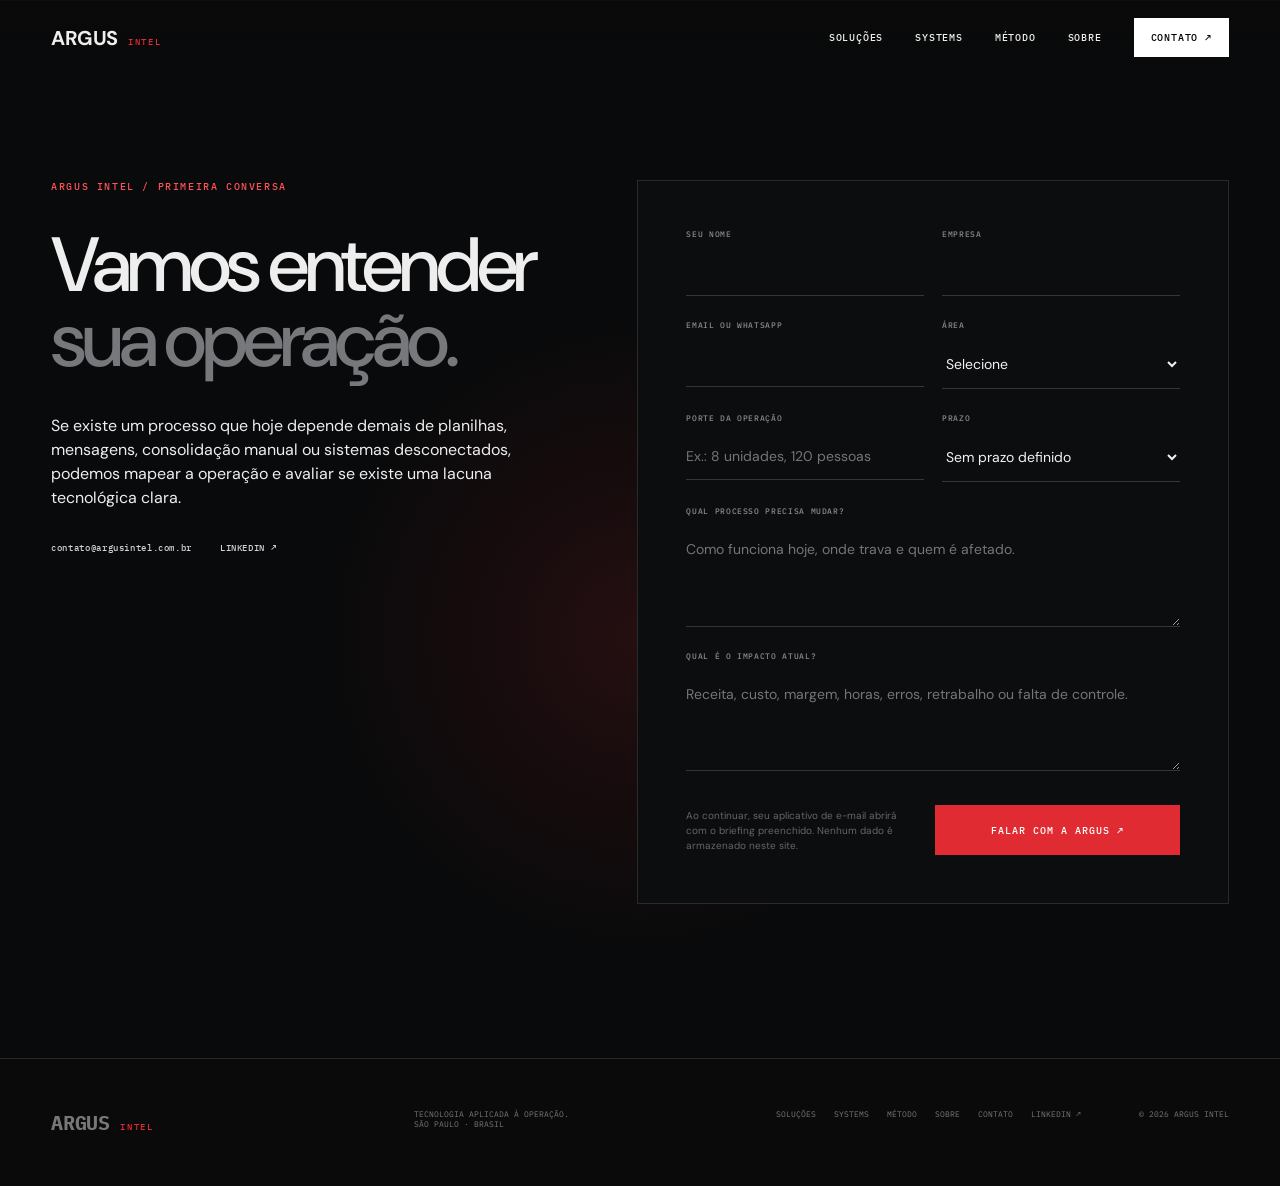
==== contato/index.html @ 9f12216f "Reposition site under ARGUS INTEL brand" ====
<!doctype html>
<html lang="pt-BR">
<head>
  <meta charset="utf-8"><meta name="viewport" content="width=device-width,initial-scale=1">
  <title>Contato | Mapear uma Operação com a ARGUS INTEL</title>
  <meta name="description" content="Fale com a ARGUS INTEL para mapear processos manuais, sistemas desconectados e lacunas que afetam controle, margem ou velocidade.">
  <meta name="robots" content="index,follow"><meta name="theme-color" content="#0a0a0b"><link rel="canonical" href="https://argusintel.com.br/contato/">
  <meta property="og:type" content="website"><meta property="og:locale" content="pt_BR"><meta property="og:site_name" content="ARGUS INTEL"><meta property="og:title" content="Contato | ARGUS INTEL"><meta property="og:description" content="Vamos entender sua operação e avaliar se existe uma lacuna tecnológica clara."><meta property="og:url" content="https://argusintel.com.br/contato/">
  <meta name="twitter:card" content="summary"><meta name="twitter:title" content="Contato | ARGUS INTEL"><meta name="twitter:description" content="Mapeie uma lacuna operacional com a ARGUS INTEL.">
  <link rel="icon" href="/favicon.svg" type="image/svg+xml"><link rel="manifest" href="/site.webmanifest">
  <script type="application/ld+json">{"@context":"https://schema.org","@type":"ContactPage","name":"Contato — ARGUS INTEL","url":"https://argusintel.com.br/contato/","mainEntity":{"@type":"Organization","@id":"https://argusintel.com.br/#organization","name":"ARGUS INTEL","email":"contato@argusintel.com.br"}}</script>
  <link rel="preconnect" href="https://fonts.googleapis.com"><link rel="preconnect" href="https://fonts.gstatic.com" crossorigin><link href="https://fonts.googleapis.com/css2?family=DM+Sans:wght@400;500;600&family=IBM+Plex+Mono:wght@400;500&display=swap" rel="stylesheet"><link rel="stylesheet" href="/styles.css">
</head>
<body>
<a class="skip" href="#main">Pular para o conteúdo</a>
<nav class="nav" aria-label="Navegação principal"><a class="logo" href="/" aria-label="ARGUS INTEL — página inicial"><b>ARGUS</b><span>INTEL</span></a><button class="menu" aria-expanded="false" aria-controls="navlinks">MENU</button><div id="navlinks" class="navlinks"><a href="/solucoes/">SOLUÇÕES</a><a href="/systems/">SYSTEMS</a><a href="/metodo/">MÉTODO</a><a href="/sobre/">SOBRE</a><a class="navcta" href="/contato/" aria-current="page">CONTATO ↗</a></div></nav>
<main id="main">
  <section class="contact contact-page"><div class="wrap"><div class="contact-heading reveal"><p class="section-id">ARGUS INTEL / PRIMEIRA CONVERSA</p><h1>Vamos entender<br><span>sua operação.</span></h1><p>Se existe um processo que hoje depende demais de planilhas, mensagens, consolidação manual ou sistemas desconectados, podemos mapear a operação e avaliar se existe uma lacuna tecnológica clara.</p><div class="contact-direct"><a href="mailto:contato@argusintel.com.br">contato@argusintel.com.br</a><a href="https://www.linkedin.com/company/argus-group-ltda" target="_blank" rel="noopener noreferrer">LINKEDIN ↗</a></div></div><form class="lead-form reveal" id="lead-form"><label>SEU NOME<input name="name" autocomplete="name" required></label><label>EMPRESA<input name="company" autocomplete="organization" required></label><label>EMAIL OU WHATSAPP<input name="contact" autocomplete="email" required></label><label>ÁREA<select name="route" required><option value="">Selecione</option><option>ARGUS INTEL — tecnologia empresarial</option><option>ARGUS SYSTEMS — vertical para redes de postos</option><option>A definir na conversa</option></select></label><label>PORTE DA OPERAÇÃO<input name="scale" placeholder="Ex.: 8 unidades, 120 pessoas"></label><label>PRAZO<select name="deadline"><option>Sem prazo definido</option><option>Até 30 dias</option><option>De 1 a 3 meses</option><option>De 3 a 6 meses</option></select></label><label class="wide">QUAL PROCESSO PRECISA MUDAR?<textarea name="problem" rows="4" required placeholder="Como funciona hoje, onde trava e quem é afetado."></textarea></label><label class="wide">QUAL É O IMPACTO ATUAL?<textarea name="impact" rows="3" placeholder="Receita, custo, margem, horas, erros, retrabalho ou falta de controle."></textarea></label><div class="wide form-action"><p>Ao continuar, seu aplicativo de e-mail abrirá com o briefing preenchido. Nenhum dado é armazenado neste site.</p><button class="button primary" type="submit">FALAR COM A ARGUS ↗</button></div></form></div></section>
</main>
<footer><div class="logo"><b>ARGUS</b><span>INTEL</span></div><p>TECNOLOGIA APLICADA À OPERAÇÃO.<br>SÃO PAULO · BRASIL</p><div><a href="/solucoes/">SOLUÇÕES</a><a href="/systems/">SYSTEMS</a><a href="/metodo/">MÉTODO</a><a href="/sobre/">SOBRE</a><a href="/contato/">CONTATO</a><a href="https://www.linkedin.com/company/argus-group-ltda" target="_blank" rel="noopener noreferrer">LINKEDIN ↗</a></div><small>© 2026 ARGUS INTEL</small></footer>
<script src="/site.js"></script></body></html>
---- styles.css ----
:root{--ink:#0a0a0b;--ink2:#111214;--paper:#ecebe6;--muted:#8b8c8e;--line:rgba(255,255,255,.12);--red:#e12b32;--red2:#ff5157;--max:1280px;--pad:clamp(20px,4vw,64px);--mono:'IBM Plex Mono',monospace;--sans:'DM Sans',sans-serif;--ease:cubic-bezier(.16,1,.3,1)}
*{box-sizing:border-box}html{scroll-behavior:smooth}body{margin:0;background:var(--ink);color:#eee;font-family:var(--sans);font-size:16px;line-height:1.5;-webkit-font-smoothing:antialiased;overflow-x:hidden}a{color:inherit}button,input{font:inherit}.wrap{width:min(var(--max),calc(100% - var(--pad)*2));margin:auto}.skip{position:fixed;z-index:100;top:8px;left:8px;padding:12px;background:white;color:#000;transform:translateY(-150%)}.skip:focus{transform:none}.nav{position:fixed;z-index:50;top:0;width:100%;height:76px;padding:0 var(--pad);display:flex;align-items:center;border-bottom:1px solid transparent;transition:.3s;background:linear-gradient(#0a0a0bd9,transparent)}.nav.scrolled{height:64px;background:#0a0a0bf2;backdrop-filter:blur(18px);border-color:var(--line)}.logo{display:flex;align-items:baseline;gap:10px;text-decoration:none;letter-spacing:-.03em}.logo b{font-size:20px}.logo span{color:var(--red);font:500 9px var(--mono);letter-spacing:.2em}.navlinks{margin-left:auto;display:flex;align-items:center;gap:clamp(18px,2.5vw,42px)}.navlinks>a{position:relative;text-decoration:none;font:500 10px var(--mono);letter-spacing:.08em}.navlinks small{display:none}.navlinks>a:not(.navcta):after{content:'';position:absolute;left:0;right:100%;bottom:-8px;height:1px;background:var(--red);transition:.3s}.navlinks>a:hover:after{right:0}.navcta{padding:12px 16px;border:1px solid #ffffff4d}.navcta:hover{background:#fff;color:#000}.menu{display:none;margin-left:auto;background:transparent;border:1px solid var(--line);color:#fff;padding:9px;font:10px var(--mono)}
.hero{position:relative;min-height:100svh;padding:150px 0 80px;display:flex;align-items:center;overflow:hidden}.hero-grid{position:absolute;inset:0;background-image:linear-gradient(#ffffff08 1px,transparent 1px),linear-gradient(90deg,#ffffff08 1px,transparent 1px);background-size:64px 64px;mask-image:radial-gradient(ellipse 70% 80% at 70% 45%,#000,transparent);animation:gridMove 18s linear infinite}.hero:before{content:'';position:absolute;width:55vw;height:55vw;right:-15vw;top:-20vw;border:1px solid #ffffff0b;border-radius:50%;box-shadow:0 0 120px #e12b3212}.hero-layout{position:relative;display:grid;grid-template-columns:.9fr 1.1fr;gap:5vw;align-items:center}.kicker,.section-id{color:var(--red2);font:500 10px var(--mono);letter-spacing:.16em}.hero h1{max-width:680px;margin:28px 0;font-size:clamp(52px,6.4vw,100px);line-height:.91;letter-spacing:-.065em;font-weight:500}.hero h1 em{display:block;color:#737478;font-style:normal}.intro{max-width:590px;color:#b4b5b7;font-size:clamp(17px,1.5vw,21px)}.actions{display:flex;gap:10px;margin-top:35px}.button{display:inline-flex;align-items:center;justify-content:center;min-height:50px;padding:0 20px;border:1px solid var(--line);text-decoration:none;font:500 10px var(--mono);letter-spacing:.1em;transition:.3s}.button.primary{background:var(--red);border-color:var(--red);color:white}.button.primary:hover{background:white;border-color:white;color:#000;transform:translateY(-2px)}.button.ghost:hover{border-color:#fff}.outcomes{display:grid;grid-template-columns:repeat(3,1fr);margin-top:65px;border-top:1px solid var(--line)}.outcomes span{padding:14px 12px 0 0;color:#646569;font:9px var(--mono)}.outcomes b{display:block;margin-top:6px;color:#c4c5c6;font-size:9px;letter-spacing:.05em}.orchestrator{position:relative;min-height:570px}.orchestrator svg{position:absolute;inset:0;width:100%;height:100%}.lines path{fill:none;stroke:#ffffff22;stroke-width:1}.packets circle{fill:var(--red);filter:drop-shadow(0 0 5px var(--red))}.source{position:absolute;inset:0 auto 0 0;display:flex;flex-direction:column;justify-content:space-around;z-index:2}.source.right{left:auto;right:0;text-align:right}.source span{padding:8px 10px;border:1px solid var(--line);background:#0a0a0bcc;color:#919295;font:9px var(--mono);letter-spacing:.1em}.core{position:absolute;z-index:3;left:50%;top:50%;width:175px;aspect-ratio:1;transform:translate(-50%,-50%);display:grid;place-content:center;text-align:center;border:1px solid #ffffff34;border-radius:50%;background:#101113;box-shadow:0 0 0 28px #ffffff05,0 0 90px #e12b3218}.core i{position:absolute;inset:-13px;border:1px dashed #ffffff26;border-radius:50%;animation:rotate 16s linear infinite}.core small,.core span{font:8px var(--mono);color:#747579}.core b{font-size:28px;letter-spacing:-.04em;margin:6px}.core span{color:var(--red2)}.console{position:absolute;left:15%;right:10%;bottom:4%;display:flex;align-items:center;gap:12px;padding:10px;border-block:1px solid var(--line);font:8px var(--mono);color:#6f7073}.console i{flex:1;height:1px;background:linear-gradient(90deg,var(--red),transparent)}.console b{color:#aaa}.scroll-mark{position:absolute;bottom:25px;left:var(--pad);font:8px var(--mono);color:#606164;letter-spacing:.15em}.scroll-mark span{color:var(--red)}
section{position:relative;padding:clamp(90px,12vw,180px) 0;border-top:1px solid var(--line)}h2,h3,p{margin-top:0}h2{font-size:clamp(42px,6vw,82px);line-height:.98;letter-spacing:-.055em;font-weight:500}h2 span{color:#77787b}.manifest{background:var(--paper);color:#111}.manifest .section-id{color:#991a20}.manifest-copy{display:grid;grid-template-columns:1.25fr .75fr;gap:8vw;align-items:end}.manifest-copy h2{margin:50px 0 0}.manifest-copy p{color:#55575a;font-size:20px;max-width:480px}.signal-row{display:flex;align-items:center;gap:20px;margin-top:100px;padding:25px 0;border-block:1px solid #0002;font:10px var(--mono);letter-spacing:.08em}.signal-row i{flex:1;height:1px;background:#0003}.signal-row b{padding:12px 18px;background:#161719;color:#fff}.dark-section{background:#101113}.split-heading{display:grid;grid-template-columns:1.3fr .7fr;gap:8vw;align-items:end}.split-heading p:last-child{max-width:490px;color:#96979a;font-size:18px}.architecture{display:grid;grid-template-columns:.4fr 1.2fr .4fr;gap:20px;margin-top:90px}.arch-side{display:flex;flex-direction:column;justify-content:space-around}.arch-side span{padding:12px;border:1px solid var(--line);color:#77787a;font:8px var(--mono);letter-spacing:.06em}.arch-side.inputs span:after{content:' →';color:var(--red)}.arch-side.outputs span:before{content:'→ ';color:var(--red)}.arch-core{border:1px solid #ffffff20;background:#0b0c0d;box-shadow:0 30px 80px #0007}.arch-core header{display:flex;justify-content:space-between;padding:14px 18px;border-bottom:1px solid var(--line);font:8px var(--mono);color:#777}.arch-core header b{color:var(--red2)}.layers{display:grid;grid-template-columns:1fr 1fr}.layers article{position:relative;padding:28px;min-height:140px;border-bottom:1px solid var(--line)}.layers article:nth-child(odd){border-right:1px solid var(--line)}.layers small,.layers b,.layers span{display:block}.layers small{color:var(--red);font:9px var(--mono)}.layers b{margin-top:26px;font-size:13px;letter-spacing:.04em}.layers span{color:#6f7073;font-size:12px;margin-top:5px}.layers article:after{content:'';position:absolute;right:18px;top:18px;width:6px;height:6px;background:#343538;border-radius:50%}.layers article:hover:after{background:var(--red);box-shadow:0 0 12px var(--red)}
.method{background:#e7e5df;color:#141516}.method-grid{display:grid;grid-template-columns:.75fr 1.25fr;gap:10vw}.method-sticky{position:sticky;top:120px;align-self:start}.method-sticky p:not(.section-id){color:#626366;max-width:400px}.method-sticky h2{font-size:clamp(42px,5vw,70px)}.method-progress{display:flex;align-items:center;gap:12px;margin-top:60px;color:#777;font:9px var(--mono)}.method-progress i{width:65%;height:2px;background:linear-gradient(90deg,var(--red) var(--method,20%),#0002 0);transition:.3s}.steps article{min-height:230px;display:grid;grid-template-columns:80px 1fr;align-items:center;border-bottom:1px solid #0002}.steps article>b{color:var(--red);font:12px var(--mono)}.steps h3{font-size:clamp(22px,2.5vw,34px);letter-spacing:-.03em}.steps p{color:#68696b;max-width:520px}.transition{text-align:center;background:#0c0d0e}.transition h2{max-width:1000px;margin:15px auto 70px}.transition>div>p{color:#858689}.transition-flow{display:flex;align-items:center;gap:13px;font:8px var(--mono);color:#747578}.transition-flow i{flex:1;height:1px;background:linear-gradient(90deg,#ffffff25,var(--red))}.transition-flow b{color:#fff;border:1px solid var(--red);padding:14px}.systems{background:#eceae5;color:#151617}.systems-hero{display:grid;grid-template-columns:1.15fr .65fr;gap:10vw;align-items:end}.systems-hero h2{max-width:780px}.systems-hero>div:last-child p{font-size:22px;font-weight:600}.systems-hero>div:last-child span{color:#656669}.network{margin:90px 0 150px;display:grid;grid-template-columns:1fr .45fr 1fr;gap:25px;align-items:center}.network-source,.network-output{display:grid;grid-template-columns:1fr 1fr;gap:8px}.network-source span,.network-output span{border:1px solid #0002;padding:15px;font:9px var(--mono)}.network-source:after,.network-output:before{content:'';grid-column:1/-1;height:1px;background:linear-gradient(90deg,transparent,var(--red))}.network-output:before{background:linear-gradient(90deg,var(--red),transparent)}.network-core{padding:35px 10px;text-align:center;background:#18191b;color:white;box-shadow:0 25px 60px #0003}.network-core small,.network-core b{display:block}.network-core small{color:#999;font:8px var(--mono)}.network-core b{margin-top:15px;font-size:20px}.network-core i{display:block;width:7px;height:7px;margin:20px auto 0;background:var(--red);border-radius:50%;animation:pulse 2s infinite}.product-story{display:grid;grid-template-columns:.65fr 1.35fr;gap:6vw;align-items:start}.product-copy{position:sticky;top:100px}.product-copy h2{font-size:clamp(36px,4vw,60px)}.product-tabs{margin-top:50px;border-top:1px solid #0002}.product-tabs button{width:100%;padding:20px 0;border:0;border-bottom:1px solid #0002;background:none;text-align:left;color:#777;cursor:pointer;font:10px var(--mono);transition:.3s}.product-tabs button span{float:right;font-size:7px}.product-tabs button[aria-selected=true]{color:#111;padding-left:15px;box-shadow:inset 3px 0 var(--red)}.product-stage{min-height:610px;padding:20px;background:#151618;color:white;box-shadow:0 35px 80px #0003}.product-top{display:flex;justify-content:space-between;padding-bottom:15px;border-bottom:1px solid var(--line);color:#777;font:8px var(--mono)}.product-top b{color:var(--red2)}.product-panel{display:none;min-height:520px;padding:45px}.product-panel.active{display:flex;flex-direction:column;animation:panelIn .6s var(--ease)}.ui-heading{display:flex;justify-content:space-between;align-items:center}.ui-heading b{font-size:22px}.ui-heading span{color:#777;font:8px var(--mono)}.metric{margin-top:35px;padding:20px;border:1px solid var(--line)}.metric small,.metric strong{display:block}.metric small{font:8px var(--mono);color:#777}.metric strong{margin:10px 0;font-size:13px}.metric i{display:block;height:3px;width:var(--w);background:var(--red)}.bars{height:150px;display:flex;align-items:end;gap:10px;margin:30px 0;border-bottom:1px solid var(--line)}.bars i{flex:1;height:var(--h);background:linear-gradient(#e12b32,#3b181b);transform-origin:bottom;animation:barIn 1s var(--ease)}.product-panel>p{margin-top:auto;color:#aaa;max-width:520px}.flow-ops{display:flex;align-items:center;gap:8px;padding:100px 0 60px;overflow:auto}.flow-ops span{white-space:nowrap;padding:10px;border:1px solid var(--line);font:7px var(--mono)}.flow-ops i{min-width:20px;flex:1;height:1px;background:var(--red)}.dispatch{display:grid;grid-template-columns:repeat(2,1fr);gap:10px}.dispatch>*{padding:15px;border:1px solid var(--line);font:9px var(--mono)}.dispatch b{grid-column:1/-1;border-color:var(--red)}.stock-map{display:grid;gap:18px;margin-top:90px}.stock-map>div{display:grid;grid-template-columns:100px 1fr 80px;gap:18px;align-items:center;font:8px var(--mono)}.stock-map i{height:8px;background:linear-gradient(90deg,var(--red),#ffffff18)}.stock-map b{color:#aaa}.before-after{background:#d9d7d1;color:#171819}.ba-grid{display:grid;grid-template-columns:1fr .25fr 1fr;gap:35px;align-items:center;margin-top:50px}.ba-grid>div:not(.ba-core){display:grid;grid-template-columns:1fr 1fr;gap:8px}.ba-grid small{grid-column:1/-1;margin-bottom:12px;color:#777;font:9px var(--mono)}.ba-grid span{padding:14px;border:1px solid #0002;font:9px var(--mono)}.ba-core{text-align:center}.ba-core b{display:block;padding:25px 5px;background:#171819;color:white;font-size:13px}.ba-core i{display:block;width:1px;height:35px;margin:auto;background:var(--red)}
.calculator{background:#101113}.calc-grid{display:grid;grid-template-columns:1fr 1fr;gap:7vw;margin-top:80px}.calc-grid form{display:grid;grid-template-columns:1fr 1fr;gap:30px 40px}.calc-grid label{font:9px var(--mono);color:#8c8d90}.calc-grid output{float:right;color:white}.calc-grid input{display:block;width:100%;margin-top:18px;accent-color:var(--red)}.calc-result{padding:35px;border:1px solid var(--line);background:#0b0c0d}.calc-result>span{color:var(--red2);font:8px var(--mono)}.calc-result>div{display:flex;justify-content:space-between;gap:20px;padding:18px 0;border-bottom:1px solid var(--line)}.calc-result small{color:#777;font:8px var(--mono);max-width:260px}.calc-result strong{text-align:right}.calc-result .total strong{color:var(--red2);font-size:20px}.calc-result>p,.calc-result details{color:#777;font-size:11px;margin:20px 0 0}.calc-result summary{cursor:pointer;font:9px var(--mono);color:#aaa}.engagement{background:#eae8e3;color:#151617}.engagement h2{max-width:850px}.engagement-flow{display:flex;align-items:center;gap:12px;margin:70px 0;font:8px var(--mono)}.engagement-flow i{flex:1;height:1px;background:var(--red)}.engagement>div>p:last-child{max-width:720px;color:#68696b}.about{background:#151618}.about-grid{display:grid;grid-template-columns:.3fr 1fr 1fr;gap:6vw}.about h2{font-size:clamp(40px,5vw,72px)}.about-grid>div p{padding-bottom:24px;border-bottom:1px solid var(--line);color:#96979a}.about-grid>div b{color:#fff}.contact{min-height:80vh;display:grid;place-items:center;text-align:center;background:radial-gradient(circle at 50% 60%,#e12b3221,transparent 35%),#090a0b}.contact h2{margin:35px auto;max-width:1050px}.contact>div>p:not(.section-id){max-width:640px;margin:0 auto 35px;color:#8b8c8e}.contact .button{min-width:260px}footer{display:grid;grid-template-columns:1fr 1fr 1fr auto;gap:30px;align-items:start;padding:50px var(--pad);border-top:1px solid var(--line);color:#777;font:8px var(--mono)}footer p{margin:0}footer>div:nth-of-type(2){display:flex;gap:18px}footer>div:nth-of-type(2) a{text-decoration:none}footer small{font-size:8px}
.reveal{opacity:0;transform:translateY(30px);transition:opacity .9s var(--ease),transform .9s var(--ease)}.reveal.visible{opacity:1;transform:none}@keyframes rotate{to{transform:rotate(360deg)}}@keyframes gridMove{to{background-position:64px 64px}}@keyframes pulse{50%{box-shadow:0 0 0 12px #e12b3218}}@keyframes panelIn{from{opacity:0;transform:translateX(20px)}}@keyframes barIn{from{transform:scaleY(0)}}
@media(max-width:900px){.navlinks{display:none;position:absolute;top:64px;left:0;right:0;padding:25px var(--pad);background:#0a0a0b;flex-direction:column;align-items:flex-start;border-bottom:1px solid var(--line)}.navlinks.open{display:flex}.navlinks small{display:inline;margin-left:10px;color:#666}.menu{display:block}.hero-layout,.manifest-copy,.split-heading,.systems-hero,.product-story,.about-grid{grid-template-columns:1fr}.hero{padding-top:120px}.hero h1{font-size:clamp(50px,10vw,76px)}.orchestrator{min-height:460px}.architecture{grid-template-columns:1fr}.arch-side{display:grid;grid-template-columns:repeat(4,1fr);gap:6px}.method-grid{grid-template-columns:1fr}.method-sticky{position:relative;top:auto}.transition-flow{overflow:auto;justify-content:flex-start}.transition-flow i{min-width:30px}.network{grid-template-columns:1fr;margin:60px 0 100px}.network-core{max-width:250px;margin:auto}.product-copy{position:relative;top:auto}.product-stage{min-height:560px}.calc-grid{grid-template-columns:1fr}.about-grid .section-id{grid-column:1/-1}footer{grid-template-columns:1fr 1fr}.scroll-mark{display:none}}
@media(max-width:600px){:root{--pad:20px}.hero{min-height:auto;padding-bottom:60px}.hero h1{font-size:48px}.actions{flex-direction:column;align-items:stretch}.outcomes{grid-template-columns:1fr}.outcomes span{padding:12px 0;border-bottom:1px solid var(--line)}.orchestrator{min-height:360px;margin-top:30px}.source span{font-size:6px;padding:6px}.core{width:120px}.core b{font-size:20px}.console{display:none}section{padding:90px 0}h2{font-size:42px}.manifest-copy p{font-size:16px}.signal-row{overflow:auto}.signal-row>*{white-space:nowrap}.architecture{margin-top:50px}.arch-side{grid-template-columns:1fr 1fr}.layers article{padding:18px;min-height:120px}.layers b{font-size:10px}.steps article{grid-template-columns:45px 1fr;min-height:190px}.transition-flow span,.transition-flow b{white-space:nowrap}.network-source,.network-output{grid-template-columns:1fr 1fr}.product-tabs button span{display:none}.product-stage{padding:10px;min-height:500px}.product-panel{padding:25px 15px;min-height:450px}.flow-ops{padding-top:70px}.ba-grid{grid-template-columns:1fr}.ba-core{display:flex;align-items:center;justify-content:center}.ba-core i{width:35px;height:1px;margin:0}.calc-grid form{grid-template-columns:1fr}.calc-result{padding:20px}.engagement-flow{overflow:auto}.engagement-flow span{white-space:nowrap}.engagement-flow i{min-width:25px}.about-grid{grid-template-columns:1fr}.contact h2{font-size:40px}footer{grid-template-columns:1fr}footer>div:nth-of-type(2){flex-wrap:wrap}}
@media(prefers-reduced-motion:reduce){html{scroll-behavior:auto}*,*:before,*:after{animation-duration:.001ms!important;animation-iteration-count:1!important;transition-duration:.001ms!important}.reveal{opacity:1;transform:none}.hero-grid{animation:none}.packets{display:none}}
/* Real product proof — the interface remains the evidence. */
.product-proof{margin-top:clamp(100px,14vw,190px)}
.proof-opening{display:grid;grid-template-columns:.3fr 1fr auto;gap:clamp(25px,5vw,80px);align-items:end;padding-bottom:70px;border-bottom:1px solid #0002}
.proof-opening h2{margin:0;font-size:clamp(42px,5vw,72px)}.proof-opening>div>p{max-width:610px;margin:24px 0 0;color:#656669;font-size:17px}.proof-seal{display:flex;align-items:center;gap:10px;padding:13px 15px;border:1px solid #0002;font:500 7px/1.5 var(--mono);letter-spacing:.1em}.proof-seal i{width:7px;height:7px;border-radius:50%;background:#18a864;box-shadow:0 0 0 5px #18a86416}
.proof-chapter{display:grid;grid-template-columns:minmax(0,1.45fr) minmax(300px,.55fr);gap:clamp(40px,6vw,90px);align-items:start;padding:clamp(100px,13vw,180px) 0;border-bottom:1px solid #0002}.proof-operation .proof-visual{order:2}.proof-operation .proof-narrative{order:1}.proof-visual{position:sticky;top:100px;min-width:0}.browser-frame{padding:10px;background:#101113;box-shadow:0 35px 80px #13141635}.browser-frame>header{display:grid;grid-template-columns:1fr auto 1fr;align-items:center;height:34px;padding:0 7px;color:#737579;font:500 7px var(--mono);letter-spacing:.1em}.browser-frame>header>span{display:flex;gap:5px}.browser-frame>header i{display:block;width:5px;height:5px;border:1px solid #5b5c5e;border-radius:50%}.browser-frame>header small{text-align:right;color:#999;font:inherit}.screenshot-viewport{position:relative;aspect-ratio:1901/905;overflow:hidden;background:#e9ebef}.proof-image{position:absolute;inset:0;width:100%;height:100%;object-fit:contain;opacity:0;transform:scale(1.018);transition:opacity .65s var(--ease),transform 1.1s var(--ease);will-change:transform,opacity}.proof-image.active{opacity:1;transform:scale(1)}.image-spotlight{position:absolute;z-index:2;pointer-events:none;border:1px solid #ff4349;box-shadow:0 0 0 999px #08090b85,0 0 35px #e12b3240;opacity:0;transition:inset .8s var(--ease),opacity .5s}.proof-index{position:absolute;z-index:3;left:15px;right:15px;bottom:15px;display:flex;align-items:center;gap:9px;padding:8px 10px;background:#090a0bde;color:#fff;font:7px var(--mono);backdrop-filter:blur(8px)}.proof-index i{flex:1;height:1px;background:linear-gradient(90deg,var(--red),#ffffff25)}.proof-index b{color:#777}
.proof-narrative{padding-bottom:15vh}.product-heading{padding-bottom:55px}.product-heading>span{color:#a01f25;font:500 8px var(--mono);letter-spacing:.13em}.product-heading h3{margin:15px 0 10px;font-size:clamp(35px,4vw,58px);letter-spacing:-.05em}.product-heading p{color:#66686a}.proof-step{min-height:54vh;display:flex;flex-direction:column;justify-content:center;padding:35px 0;border-top:1px solid #0002;opacity:.34;transition:opacity .45s,transform .6s var(--ease);transform:translateY(10px)}.proof-step.active{opacity:1;transform:none}.proof-step small{color:#a01f25;font:500 8px var(--mono);letter-spacing:.12em}.proof-step h4{margin:15px 0;font-size:clamp(23px,2.2vw,32px);line-height:1.08;letter-spacing:-.035em}.proof-step p{color:#656669;max-width:390px}.proof-step>span{width:max-content;max-width:100%;margin-top:25px;padding:9px 11px;border:1px solid #0002;color:#424345;font:7px var(--mono);letter-spacing:.08em}
.proof-comiss[data-focus=commission] .image-spotlight{inset:25% 65% 55% 2%;opacity:1}.proof-comiss[data-focus=performance] .image-spotlight{inset:25% 24% 55% 34%;opacity:1}.proof-comiss[data-focus=units] .image-spotlight{inset:41% 2% 1% 63%;opacity:1}.proof-operation[data-focus=load] .image-spotlight{inset:27% 2% 17% 45%;opacity:1}.proof-operation[data-focus=release] .image-spotlight{inset:13% 2% 75% 74%;opacity:1}.proof-operation[data-focus=fleet] .image-spotlight{inset:24% 2% 50% 19%;opacity:1}
.stock-concept{display:grid;grid-template-columns:.8fr 1.2fr;gap:7vw;align-items:center;margin-top:clamp(80px,12vw,150px);padding:clamp(35px,6vw,70px);background:#17181a;color:#fff}.stock-concept h3{margin:12px 0;font-size:clamp(36px,5vw,62px);letter-spacing:-.05em}.stock-concept p{max-width:440px;color:#999}.stock-signal{display:flex;align-items:center;gap:12px;font:7px var(--mono);color:#8d8e90}.stock-signal i{flex:1;height:1px;background:linear-gradient(90deg,#ffffff1f,var(--red))}.stock-signal b{padding:12px;border:1px solid var(--red);color:#fff;white-space:nowrap}.stock-concept>small{grid-column:1/-1;color:#656669;font:7px var(--mono);letter-spacing:.1em}
@media(max-width:1000px){.proof-opening{grid-template-columns:1fr 1fr}.proof-opening>.section-id{grid-column:1/-1}.proof-chapter{grid-template-columns:1fr}.proof-operation .proof-visual{order:1}.proof-operation .proof-narrative{order:2}.proof-visual{position:relative;top:auto}.proof-narrative{display:grid;grid-template-columns:repeat(3,1fr);gap:16px;padding:0}.product-heading{grid-column:1/-1;padding-bottom:20px}.proof-step{min-height:0;padding:25px 0;opacity:1;transform:none}.image-spotlight{display:none}.stock-concept{grid-template-columns:1fr}}
@media(max-width:650px){.proof-opening{grid-template-columns:1fr}.proof-seal{width:max-content}.proof-chapter{padding:85px 0}.browser-frame{margin-inline:calc(var(--pad)*-1);padding:6px 0}.browser-frame>header{padding-inline:12px}.screenshot-viewport{aspect-ratio:1.12}.proof-image{width:auto;max-width:none;height:100%;object-fit:cover;object-position:left center}.proof-comiss .proof-image{left:-18%;width:210%}.proof-operation .proof-image{left:-48%;width:205%}.proof-narrative{display:flex;gap:0;overflow-x:auto;scroll-snap-type:x mandatory;padding-bottom:15px}.product-heading{flex:0 0 100%;padding-right:30px}.proof-step{flex:0 0 86%;padding:25px 25px 25px 0;scroll-snap-align:start}.proof-index{bottom:8px}.stock-concept{padding:28px 22px}.stock-signal{overflow:auto}.stock-signal i{min-width:25px}.stock-signal span{white-space:nowrap}}
@media(prefers-reduced-motion:reduce){.proof-image,.image-spotlight,.proof-step{transition:none!important;will-change:auto}}
/* ARGUS Operação — the real interface carries equal product weight to COMISS. */
@media(min-width:1001px){
  .proof-operation{width:min(1500px,calc(100vw - (var(--pad) * 2)));margin-left:50%;transform:translateX(-50%);grid-template-columns:minmax(330px,.82fr) minmax(0,1.18fr);gap:clamp(42px,5vw,82px)}
  .proof-operation .proof-narrative{max-width:510px;justify-self:end;width:100%}
  .proof-operation .proof-visual{width:100%;max-width:950px;justify-self:start;top:88px}
  .proof-operation .browser-frame{box-shadow:0 38px 90px #13141642}
  .proof-operation .screenshot-viewport{width:100%}
}
@media(min-width:761px) and (max-width:1000px){
  .proof-operation{width:calc(100vw - (var(--pad) * 2));margin-left:50%;transform:translateX(-50%);grid-template-columns:minmax(260px,.78fr) minmax(0,1.22fr);gap:32px}
  .proof-operation .proof-narrative{order:1;display:block;padding-bottom:8vh}
  .proof-operation .proof-visual{order:2;position:sticky;top:82px;align-self:start}
  .proof-operation .product-heading{padding-bottom:30px}
  .proof-operation .proof-step{min-height:42vh}
}

/* Qualification and commercial assurance */
.assurance{background:#e3e1dc;color:#171819}.assurance .split-heading>p{color:#616266}.assurance-grid{display:grid;grid-template-columns:repeat(4,1fr);margin-top:70px;border-top:1px solid #0002;border-left:1px solid #0002}.assurance-grid article{min-height:275px;padding:28px;border-right:1px solid #0002;border-bottom:1px solid #0002}.assurance-grid small{color:#a01f25;font:500 8px var(--mono);letter-spacing:.1em}.assurance-grid h3{margin:55px 0 14px;font-size:21px;letter-spacing:-.03em}.assurance-grid p{margin:0;color:#66686a;font-size:14px}
.contact{display:block;text-align:left}.contact>.wrap{display:grid;grid-template-columns:.9fr 1.1fr;gap:clamp(45px,8vw,120px);align-items:start}.contact-heading{position:sticky;top:110px}.contact h2{margin:35px 0;max-width:720px}.contact-heading>p:last-child{max-width:560px;color:#8b8c8e}.lead-form{display:grid;grid-template-columns:1fr 1fr;gap:24px 18px;padding:clamp(24px,4vw,48px);border:1px solid var(--line);background:#0c0d0f}.lead-form label{color:#8b8c8e;font:500 8px var(--mono);letter-spacing:.08em}.lead-form input,.lead-form select,.lead-form textarea{display:block;width:100%;margin-top:10px;padding:14px 0;border:0;border-bottom:1px solid #ffffff2b;border-radius:0;outline:0;background:transparent;color:#f2f2f2;font:14px var(--sans);transition:border-color .2s}.lead-form select{color-scheme:dark}.lead-form textarea{resize:vertical;min-height:100px}.lead-form input:focus,.lead-form select:focus,.lead-form textarea:focus{border-color:var(--red)}.lead-form .wide{grid-column:1/-1}.form-action{display:flex;align-items:center;justify-content:space-between;gap:24px;margin-top:10px}.form-action p{max-width:330px;margin:0;color:#656669;font-size:10px}.lead-form .button{min-width:245px;cursor:pointer}
@media(max-width:900px){.contact>.wrap{grid-template-columns:1fr}.contact-heading{position:relative;top:auto}.assurance-grid{grid-template-columns:1fr 1fr}}
@media(max-width:600px){.assurance-grid{grid-template-columns:1fr}.assurance-grid article{min-height:220px}.lead-form{grid-template-columns:1fr;padding:22px 18px}.lead-form .wide{grid-column:auto}.form-action{align-items:stretch;flex-direction:column}.lead-form .button{width:100%;min-width:0}}
@media(max-width:760px){
  .proof-operation .screenshot-viewport{aspect-ratio:1.18}
  .proof-operation .proof-image{left:-36%;width:190%;object-position:center center}
  .proof-operation .browser-frame{box-shadow:0 24px 55px #13141638}
}

/* Institutional pages and semantic content architecture */
:focus-visible{outline:2px solid var(--red2);outline-offset:4px}
.navlinks a[aria-current=page]:not(.navcta):after{right:0}.navlinks .navcta[aria-current=page]{background:#fff;color:#000}
.text-link{display:block;width:max-content;max-width:100%;margin-top:24px;color:#991a20;text-decoration:none;font:500 9px var(--mono);letter-spacing:.09em}.text-link.light{color:var(--red2)}.text-link:hover{text-decoration:underline;text-underline-offset:6px}
.page-hero{min-height:88svh}.page-hero h1{font-size:clamp(50px,5.6vw,86px)}.text-hero>.wrap{position:relative}.text-hero h1{max-width:980px}.text-hero .intro{max-width:720px}.page-intro{border-top:0}
.section-copy>p{color:#68696b;font-size:18px;max-width:550px}
.capability-grid{display:grid;grid-template-columns:repeat(3,1fr);margin-top:75px;border-top:1px solid var(--line);border-left:1px solid var(--line)}.capability-grid article{min-height:310px;padding:30px;border-right:1px solid var(--line);border-bottom:1px solid var(--line)}.capability-grid small{color:var(--red2);font:9px var(--mono)}.capability-grid h3{margin:70px 0 16px;font-size:24px;letter-spacing:-.035em}.capability-grid p{margin:0;color:#8b8c8e;font-size:14px}
.brand-architecture{display:grid;grid-template-columns:1fr auto 1fr;gap:35px;align-items:center;margin-top:80px}.brand-architecture article{min-height:330px;padding:38px;border:1px solid var(--line);background:#0b0c0d}.brand-architecture>i{display:block;width:80px;height:1px;background:linear-gradient(90deg,#ffffff20,var(--red),#ffffff20)}.brand-architecture small{color:var(--red2);font:8px var(--mono);letter-spacing:.12em}.brand-architecture h3{margin:65px 0 18px;font-size:clamp(30px,3vw,45px);letter-spacing:-.045em}.brand-architecture p{color:#8b8c8e}
.principle-grid{display:grid;grid-template-columns:repeat(3,1fr);margin-top:70px;border-top:1px solid #0002;border-left:1px solid #0002}.principle-grid article{min-height:270px;padding:30px;border-right:1px solid #0002;border-bottom:1px solid #0002}.principle-grid b{color:#a01f25;font:10px var(--mono)}.principle-grid h3{margin:60px 0 15px;font-size:23px;letter-spacing:-.03em}.principle-grid p{color:#68696b}
.systems-page{padding-bottom:clamp(100px,12vw,170px)}.system-product-grid{display:grid;grid-template-columns:repeat(3,1fr);margin-top:75px;border-top:1px solid #0002;border-left:1px solid #0002}.system-product-grid article{min-height:430px;padding:34px;border-right:1px solid #0002;border-bottom:1px solid #0002}.system-product-grid article>span{color:#991a20;font:500 8px var(--mono);letter-spacing:.1em}.system-product-grid h3{margin:75px 0 18px;font-size:clamp(27px,3vw,42px);letter-spacing:-.045em}.system-product-grid p{color:#606164}.system-product-grid ul{margin:28px 0 0;padding:0;list-style:none;border-top:1px solid #0002}.system-product-grid li{padding:10px 0;border-bottom:1px solid #0002;color:#55575a;font:9px var(--mono)}
.product-evidence{background:#dedcd6;color:#171819}.evidence-grid{display:grid;grid-template-columns:1fr 1fr;gap:35px;margin-top:75px}.evidence-grid figure{min-width:0;margin:0}.evidence-image{aspect-ratio:1901/905;overflow:hidden;background:#e9ebef}.evidence-image img{display:block;width:100%;height:100%;object-fit:contain}.evidence-grid figcaption{padding:18px 0;color:#616266;font-size:14px}
.contact-direct{display:flex;flex-wrap:wrap;gap:12px 28px;margin-top:32px}.contact-direct a{color:#d1d2d3;text-decoration:none;font:500 9px var(--mono);letter-spacing:.07em}.contact-direct a:hover{text-decoration:underline;text-underline-offset:6px}.simple-contact{min-height:65vh}.simple-contact>.wrap{display:block}.simple-contact .contact-heading{position:relative;top:auto;max-width:920px}.simple-contact .contact-heading>p:last-of-type{margin-bottom:32px}.simple-contact .actions{justify-content:flex-start}.contact-page{min-height:100svh;padding-top:clamp(135px,14vw,190px)}.contact-page h1{margin:35px 0;max-width:720px;font-size:clamp(52px,6vw,82px);line-height:.98;letter-spacing:-.055em;font-weight:500}.contact-page h1 span{color:#77787b}
footer>div:nth-of-type(2){flex-wrap:wrap}footer a:hover{color:#ddd}

@media(max-width:1000px){.capability-grid,.system-product-grid{grid-template-columns:1fr 1fr}.brand-architecture{grid-template-columns:1fr}.brand-architecture>i{width:1px;height:45px;margin:auto}.evidence-grid{grid-template-columns:1fr}}
@media(max-width:700px){.page-hero{min-height:auto}.page-hero h1{font-size:46px}.capability-grid,.principle-grid,.system-product-grid{grid-template-columns:1fr}.capability-grid article,.system-product-grid article{min-height:300px}.capability-grid h3,.system-product-grid h3{margin-top:45px}.brand-architecture article{min-height:280px;padding:28px}.brand-architecture h3{margin-top:45px}.contact-page h1{font-size:46px}.simple-contact .actions{flex-direction:column;align-items:stretch}.evidence-grid{gap:55px}.evidence-grid .browser-frame{margin:0;padding:6px}.evidence-image{aspect-ratio:1.16}.evidence-image img{width:auto;max-width:none;height:100%;object-fit:cover;object-position:left center}}
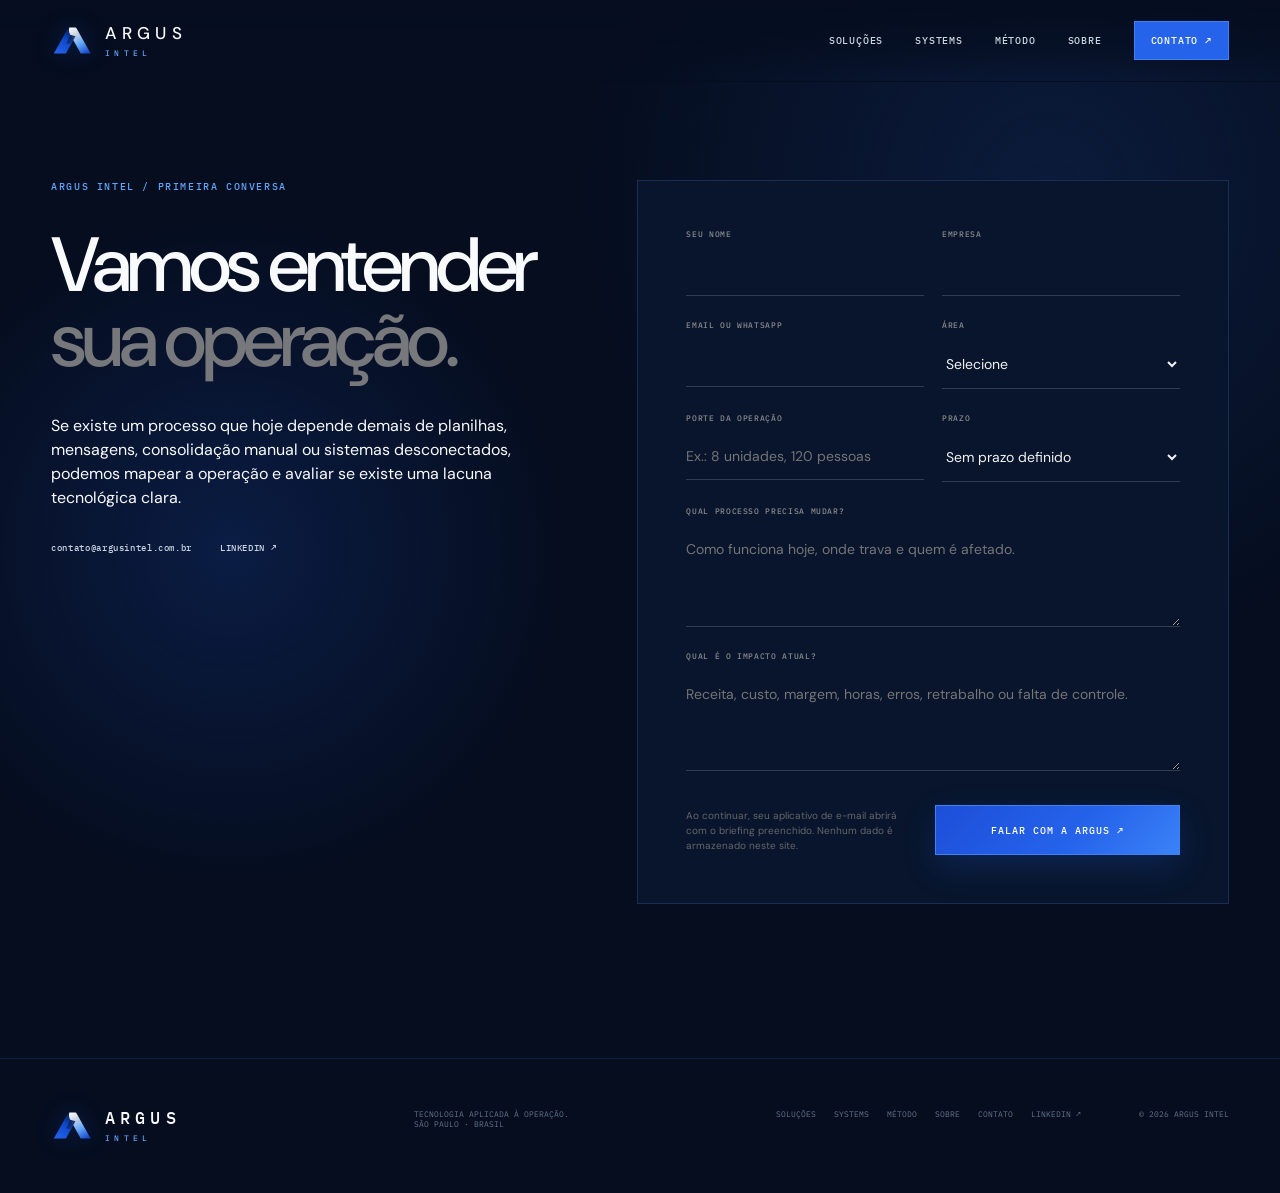
==== commit ad69d0c8: "Align ARGUS brand and search signals" ====
--- a/contato/index.html
+++ b/contato/index.html
@@ -4,11 +4,11 @@
   <meta charset="utf-8"><meta name="viewport" content="width=device-width,initial-scale=1">
   <title>Contato | Mapear uma Operação com a ARGUS INTEL</title>
   <meta name="description" content="Fale com a ARGUS INTEL para mapear processos manuais, sistemas desconectados e lacunas que afetam controle, margem ou velocidade.">
-  <meta name="robots" content="index,follow"><meta name="theme-color" content="#0a0a0b"><link rel="canonical" href="https://argusintel.com.br/contato/">
-  <meta property="og:type" content="website"><meta property="og:locale" content="pt_BR"><meta property="og:site_name" content="ARGUS INTEL"><meta property="og:title" content="Contato | ARGUS INTEL"><meta property="og:description" content="Vamos entender sua operação e avaliar se existe uma lacuna tecnológica clara."><meta property="og:url" content="https://argusintel.com.br/contato/">
+  <meta name="robots" content="index,follow"><meta name="theme-color" content="#0a0f1a"><link rel="canonical" href="https://www.argusintel.com.br/contato/">
+  <meta property="og:type" content="website"><meta property="og:locale" content="pt_BR"><meta property="og:site_name" content="ARGUS INTEL"><meta property="og:title" content="Contato | ARGUS INTEL"><meta property="og:description" content="Vamos entender sua operação e avaliar se existe uma lacuna tecnológica clara."><meta property="og:url" content="https://www.argusintel.com.br/contato/">
   <meta name="twitter:card" content="summary"><meta name="twitter:title" content="Contato | ARGUS INTEL"><meta name="twitter:description" content="Mapeie uma lacuna operacional com a ARGUS INTEL.">
-  <link rel="icon" href="/favicon.svg" type="image/svg+xml"><link rel="manifest" href="/site.webmanifest">
-  <script type="application/ld+json">{"@context":"https://schema.org","@type":"ContactPage","name":"Contato — ARGUS INTEL","url":"https://argusintel.com.br/contato/","mainEntity":{"@type":"Organization","@id":"https://argusintel.com.br/#organization","name":"ARGUS INTEL","email":"contato@argusintel.com.br"}}</script>
+  <link rel="icon" href="/favicon.png" sizes="96x96" type="image/png"><link rel="icon" href="/favicon.svg" type="image/svg+xml"><link rel="manifest" href="/site.webmanifest">
+  <script type="application/ld+json">{"@context":"https://schema.org","@type":"ContactPage","name":"Contato — ARGUS INTEL","url":"https://www.argusintel.com.br/contato/","mainEntity":{"@type":"Organization","@id":"https://www.argusintel.com.br/#organization","name":"ARGUS INTEL","email":"contato@argusintel.com.br"}}</script>
   <link rel="preconnect" href="https://fonts.googleapis.com"><link rel="preconnect" href="https://fonts.gstatic.com" crossorigin><link href="https://fonts.googleapis.com/css2?family=DM+Sans:wght@400;500;600&family=IBM+Plex+Mono:wght@400;500&display=swap" rel="stylesheet"><link rel="stylesheet" href="/styles.css">
 </head>
 <body>
--- a/styles.css
+++ b/styles.css
@@ -1,4 +1,4 @@
-:root{--ink:#0a0a0b;--ink2:#111214;--paper:#ecebe6;--muted:#8b8c8e;--line:rgba(255,255,255,.12);--red:#e12b32;--red2:#ff5157;--max:1280px;--pad:clamp(20px,4vw,64px);--mono:'IBM Plex Mono',monospace;--sans:'DM Sans',sans-serif;--ease:cubic-bezier(.16,1,.3,1)}
+:root{--ink:#0a0f1a;--ink2:#0e2147;--paper:#f8fafc;--muted:#94a3b8;--line:rgba(148,163,184,.18);--red:#2563eb;--red2:#60a5fa;--max:1280px;--pad:clamp(20px,4vw,64px);--mono:'IBM Plex Mono',monospace;--sans:'DM Sans',sans-serif;--ease:cubic-bezier(.16,1,.3,1)}
 *{box-sizing:border-box}html{scroll-behavior:smooth}body{margin:0;background:var(--ink);color:#eee;font-family:var(--sans);font-size:16px;line-height:1.5;-webkit-font-smoothing:antialiased;overflow-x:hidden}a{color:inherit}button,input{font:inherit}.wrap{width:min(var(--max),calc(100% - var(--pad)*2));margin:auto}.skip{position:fixed;z-index:100;top:8px;left:8px;padding:12px;background:white;color:#000;transform:translateY(-150%)}.skip:focus{transform:none}.nav{position:fixed;z-index:50;top:0;width:100%;height:76px;padding:0 var(--pad);display:flex;align-items:center;border-bottom:1px solid transparent;transition:.3s;background:linear-gradient(#0a0a0bd9,transparent)}.nav.scrolled{height:64px;background:#0a0a0bf2;backdrop-filter:blur(18px);border-color:var(--line)}.logo{display:flex;align-items:baseline;gap:10px;text-decoration:none;letter-spacing:-.03em}.logo b{font-size:20px}.logo span{color:var(--red);font:500 9px var(--mono);letter-spacing:.2em}.navlinks{margin-left:auto;display:flex;align-items:center;gap:clamp(18px,2.5vw,42px)}.navlinks>a{position:relative;text-decoration:none;font:500 10px var(--mono);letter-spacing:.08em}.navlinks small{display:none}.navlinks>a:not(.navcta):after{content:'';position:absolute;left:0;right:100%;bottom:-8px;height:1px;background:var(--red);transition:.3s}.navlinks>a:hover:after{right:0}.navcta{padding:12px 16px;border:1px solid #ffffff4d}.navcta:hover{background:#fff;color:#000}.menu{display:none;margin-left:auto;background:transparent;border:1px solid var(--line);color:#fff;padding:9px;font:10px var(--mono)}
 .hero{position:relative;min-height:100svh;padding:150px 0 80px;display:flex;align-items:center;overflow:hidden}.hero-grid{position:absolute;inset:0;background-image:linear-gradient(#ffffff08 1px,transparent 1px),linear-gradient(90deg,#ffffff08 1px,transparent 1px);background-size:64px 64px;mask-image:radial-gradient(ellipse 70% 80% at 70% 45%,#000,transparent);animation:gridMove 18s linear infinite}.hero:before{content:'';position:absolute;width:55vw;height:55vw;right:-15vw;top:-20vw;border:1px solid #ffffff0b;border-radius:50%;box-shadow:0 0 120px #e12b3212}.hero-layout{position:relative;display:grid;grid-template-columns:.9fr 1.1fr;gap:5vw;align-items:center}.kicker,.section-id{color:var(--red2);font:500 10px var(--mono);letter-spacing:.16em}.hero h1{max-width:680px;margin:28px 0;font-size:clamp(52px,6.4vw,100px);line-height:.91;letter-spacing:-.065em;font-weight:500}.hero h1 em{display:block;color:#737478;font-style:normal}.intro{max-width:590px;color:#b4b5b7;font-size:clamp(17px,1.5vw,21px)}.actions{display:flex;gap:10px;margin-top:35px}.button{display:inline-flex;align-items:center;justify-content:center;min-height:50px;padding:0 20px;border:1px solid var(--line);text-decoration:none;font:500 10px var(--mono);letter-spacing:.1em;transition:.3s}.button.primary{background:var(--red);border-color:var(--red);color:white}.button.primary:hover{background:white;border-color:white;color:#000;transform:translateY(-2px)}.button.ghost:hover{border-color:#fff}.outcomes{display:grid;grid-template-columns:repeat(3,1fr);margin-top:65px;border-top:1px solid var(--line)}.outcomes span{padding:14px 12px 0 0;color:#646569;font:9px var(--mono)}.outcomes b{display:block;margin-top:6px;color:#c4c5c6;font-size:9px;letter-spacing:.05em}.orchestrator{position:relative;min-height:570px}.orchestrator svg{position:absolute;inset:0;width:100%;height:100%}.lines path{fill:none;stroke:#ffffff22;stroke-width:1}.packets circle{fill:var(--red);filter:drop-shadow(0 0 5px var(--red))}.source{position:absolute;inset:0 auto 0 0;display:flex;flex-direction:column;justify-content:space-around;z-index:2}.source.right{left:auto;right:0;text-align:right}.source span{padding:8px 10px;border:1px solid var(--line);background:#0a0a0bcc;color:#919295;font:9px var(--mono);letter-spacing:.1em}.core{position:absolute;z-index:3;left:50%;top:50%;width:175px;aspect-ratio:1;transform:translate(-50%,-50%);display:grid;place-content:center;text-align:center;border:1px solid #ffffff34;border-radius:50%;background:#101113;box-shadow:0 0 0 28px #ffffff05,0 0 90px #e12b3218}.core i{position:absolute;inset:-13px;border:1px dashed #ffffff26;border-radius:50%;animation:rotate 16s linear infinite}.core small,.core span{font:8px var(--mono);color:#747579}.core b{font-size:28px;letter-spacing:-.04em;margin:6px}.core span{color:var(--red2)}.console{position:absolute;left:15%;right:10%;bottom:4%;display:flex;align-items:center;gap:12px;padding:10px;border-block:1px solid var(--line);font:8px var(--mono);color:#6f7073}.console i{flex:1;height:1px;background:linear-gradient(90deg,var(--red),transparent)}.console b{color:#aaa}.scroll-mark{position:absolute;bottom:25px;left:var(--pad);font:8px var(--mono);color:#606164;letter-spacing:.15em}.scroll-mark span{color:var(--red)}
 section{position:relative;padding:clamp(90px,12vw,180px) 0;border-top:1px solid var(--line)}h2,h3,p{margin-top:0}h2{font-size:clamp(42px,6vw,82px);line-height:.98;letter-spacing:-.055em;font-weight:500}h2 span{color:#77787b}.manifest{background:var(--paper);color:#111}.manifest .section-id{color:#991a20}.manifest-copy{display:grid;grid-template-columns:1.25fr .75fr;gap:8vw;align-items:end}.manifest-copy h2{margin:50px 0 0}.manifest-copy p{color:#55575a;font-size:20px;max-width:480px}.signal-row{display:flex;align-items:center;gap:20px;margin-top:100px;padding:25px 0;border-block:1px solid #0002;font:10px var(--mono);letter-spacing:.08em}.signal-row i{flex:1;height:1px;background:#0003}.signal-row b{padding:12px 18px;background:#161719;color:#fff}.dark-section{background:#101113}.split-heading{display:grid;grid-template-columns:1.3fr .7fr;gap:8vw;align-items:end}.split-heading p:last-child{max-width:490px;color:#96979a;font-size:18px}.architecture{display:grid;grid-template-columns:.4fr 1.2fr .4fr;gap:20px;margin-top:90px}.arch-side{display:flex;flex-direction:column;justify-content:space-around}.arch-side span{padding:12px;border:1px solid var(--line);color:#77787a;font:8px var(--mono);letter-spacing:.06em}.arch-side.inputs span:after{content:' →';color:var(--red)}.arch-side.outputs span:before{content:'→ ';color:var(--red)}.arch-core{border:1px solid #ffffff20;background:#0b0c0d;box-shadow:0 30px 80px #0007}.arch-core header{display:flex;justify-content:space-between;padding:14px 18px;border-bottom:1px solid var(--line);font:8px var(--mono);color:#777}.arch-core header b{color:var(--red2)}.layers{display:grid;grid-template-columns:1fr 1fr}.layers article{position:relative;padding:28px;min-height:140px;border-bottom:1px solid var(--line)}.layers article:nth-child(odd){border-right:1px solid var(--line)}.layers small,.layers b,.layers span{display:block}.layers small{color:var(--red);font:9px var(--mono)}.layers b{margin-top:26px;font-size:13px;letter-spacing:.04em}.layers span{color:#6f7073;font-size:12px;margin-top:5px}.layers article:after{content:'';position:absolute;right:18px;top:18px;width:6px;height:6px;background:#343538;border-radius:50%}.layers article:hover:after{background:var(--red);box-shadow:0 0 12px var(--red)}
@@ -62,3 +62,40 @@
 
 @media(max-width:1000px){.capability-grid,.system-product-grid{grid-template-columns:1fr 1fr}.brand-architecture{grid-template-columns:1fr}.brand-architecture>i{width:1px;height:45px;margin:auto}.evidence-grid{grid-template-columns:1fr}}
 @media(max-width:700px){.page-hero{min-height:auto}.page-hero h1{font-size:46px}.capability-grid,.principle-grid,.system-product-grid{grid-template-columns:1fr}.capability-grid article,.system-product-grid article{min-height:300px}.capability-grid h3,.system-product-grid h3{margin-top:45px}.brand-architecture article{min-height:280px;padding:28px}.brand-architecture h3{margin-top:45px}.contact-page h1{font-size:46px}.simple-contact .actions{flex-direction:column;align-items:stretch}.evidence-grid{gap:55px}.evidence-grid .browser-frame{margin:0;padding:6px}.evidence-image{aspect-ratio:1.16}.evidence-image img{width:auto;max-width:none;height:100%;object-fit:cover;object-position:left center}}
+
+/* ARGUS INTEL brand system — navy, electric blue, silver and light. */
+body{background:#0a0f1a;color:#f8fafc}
+.nav{height:82px;background:linear-gradient(180deg,rgba(5,13,31,.96),rgba(5,13,31,.62) 62%,transparent)}
+.nav.scrolled{height:68px;background:rgba(7,16,35,.92);border-color:rgba(96,165,250,.16);box-shadow:0 12px 40px rgba(0,0,0,.22)}
+.logo{display:grid;grid-template-columns:42px auto;grid-template-rows:auto auto;column-gap:12px;row-gap:0;align-items:center;letter-spacing:0}
+.logo:before{content:'';grid-column:1;grid-row:1/3;width:42px;height:34px;background:url('/assets/brand/argus-mark.svg') center/contain no-repeat;filter:drop-shadow(0 0 11px rgba(37,99,235,.22))}
+.logo b{grid-column:2;grid-row:1;font-size:17px;font-weight:500;line-height:1;letter-spacing:.3em;color:#f8fafc}
+.logo span{grid-column:2;grid-row:2;margin-top:5px;color:#60a5fa;font:500 8px/1 var(--mono);letter-spacing:.52em}
+.navlinks>a{color:#cbd5e1}.navlinks>a:not(.navcta):after{background:linear-gradient(90deg,#2563eb,#60a5fa)}
+.navcta{border-color:rgba(96,165,250,.45);background:rgba(37,99,235,.08)}.navcta:hover{background:#2563eb;border-color:#2563eb;color:#fff}
+.menu{border-color:rgba(96,165,250,.3);color:#f8fafc}
+.hero{background:radial-gradient(circle at 73% 35%,rgba(37,99,235,.18),transparent 30%),radial-gradient(circle at 10% 85%,rgba(14,33,71,.7),transparent 34%),#050d1f}
+.hero-grid{background-image:linear-gradient(rgba(96,165,250,.065) 1px,transparent 1px),linear-gradient(90deg,rgba(96,165,250,.065) 1px,transparent 1px);mask-image:radial-gradient(ellipse 78% 88% at 68% 42%,#000,transparent)}
+.hero:before{width:72vw;height:72vw;right:-24vw;top:-38vw;border:1px solid rgba(96,165,250,.18);box-shadow:0 0 130px rgba(37,99,235,.11),inset 0 0 80px rgba(37,99,235,.04)}
+.hero:after{content:'';position:absolute;z-index:0;right:-8vw;bottom:-28vw;width:64vw;height:48vw;transform:rotate(-17deg);border:1px solid rgba(96,165,250,.36);border-radius:50%;box-shadow:-14px -2px 42px rgba(37,99,235,.2),inset 18px 0 60px rgba(37,99,235,.08);pointer-events:none}
+.hero-layout,.text-hero>.wrap{z-index:1}.hero h1{color:#f8fafc;text-wrap:balance}.hero h1 em{color:#94a3b8;background:linear-gradient(105deg,#94a3b8 0%,#f8fafc 36%,#60a5fa 72%,#2563eb 100%);-webkit-background-clip:text;background-clip:text;-webkit-text-fill-color:transparent}
+.intro{color:#aebbd0}.kicker,.section-id{color:#60a5fa}.button{border-color:rgba(148,163,184,.24)}.button.primary{background:linear-gradient(135deg,#1d4ed8,#2563eb 58%,#3b82f6);border-color:#3b82f6;box-shadow:0 12px 34px rgba(37,99,235,.2)}.button.primary:hover{background:#f8fafc;border-color:#f8fafc;color:#0a0f1a;box-shadow:0 16px 38px rgba(37,99,235,.28)}.button.ghost:hover{border-color:#60a5fa;background:rgba(37,99,235,.08)}
+.outcomes{border-color:rgba(96,165,250,.18)}.outcomes span{color:#64748b}.outcomes b{color:#cbd5e1}
+.source span{background:rgba(6,18,43,.82);border-color:rgba(96,165,250,.18);color:#94a3b8}.lines path{stroke:rgba(96,165,250,.22)}.packets circle{fill:#60a5fa;filter:drop-shadow(0 0 7px #2563eb)}
+.core{background:radial-gradient(circle at 40% 35%,#16366f,#091426 66%);border-color:rgba(148,163,184,.35);box-shadow:0 0 0 28px rgba(37,99,235,.045),0 0 100px rgba(37,99,235,.22)}.core span{color:#60a5fa}.console i{background:linear-gradient(90deg,#2563eb,#60a5fa,transparent)}
+.manifest,.method,.systems,.engagement{background:#f8fafc;color:#0a0f1a}.manifest .section-id,.text-link,.system-product-grid article>span,.principle-grid b,.assurance-grid small,.product-heading>span,.proof-step small{color:#1d4ed8}
+.dark-section,.transition,.calculator,.about{background:#071023}.arch-core,.brand-architecture article,.calc-result,.lead-form{background:#08152c;border-color:rgba(96,165,250,.18)}
+.arch-core{box-shadow:0 30px 90px rgba(1,8,24,.62),0 0 60px rgba(37,99,235,.08)}
+.transition-flow b,.stock-signal b{border-color:#3b82f6}.network-core,.ba-core b{background:linear-gradient(145deg,#07152f,#0e2147);box-shadow:0 24px 60px rgba(14,33,71,.22)}
+.bars i{background:linear-gradient(#60a5fa,#173b83)}.stock-map i{background:linear-gradient(90deg,#2563eb,#60a5fa22)}
+.before-after,.assurance,.product-evidence{background:#eef3f9;color:#0a0f1a}.contact{background:radial-gradient(circle at 18% 52%,rgba(37,99,235,.18),transparent 28%),radial-gradient(circle at 82% 18%,rgba(14,33,71,.7),transparent 34%),#050d1f}
+.image-spotlight{border-color:#60a5fa;box-shadow:0 0 0 999px rgba(5,13,31,.65),0 0 38px rgba(37,99,235,.35)}
+.proof-seal i{background:#3b82f6;box-shadow:0 0 0 5px rgba(59,130,246,.12)}
+.browser-frame{background:#071023;box-shadow:0 35px 80px rgba(5,13,31,.28)}
+.proof-index{background:rgba(5,13,31,.9)}.product-stage,.stock-concept{background:#071023}.contact-direct a{color:#cbd5e1}
+.lead-form input:focus,.lead-form select:focus,.lead-form textarea:focus{border-color:#60a5fa}
+.navlinks .navcta[aria-current=page]{background:#2563eb;color:#fff}
+footer{background:#050d1f;border-color:rgba(96,165,250,.14);color:#64748b}footer a:hover{color:#60a5fa}
+@keyframes pulse{50%{box-shadow:0 0 0 12px rgba(37,99,235,.12)}}
+@media(max-width:900px){.navlinks{background:rgba(5,13,31,.98);border-color:rgba(96,165,250,.18)}}
+@media(max-width:600px){.logo{grid-template-columns:34px auto;column-gap:9px}.logo:before{width:34px;height:28px}.logo b{font-size:14px}.logo span{font-size:6px}.hero:after{right:-35vw;bottom:-8vw;width:100vw;height:90vw}}
